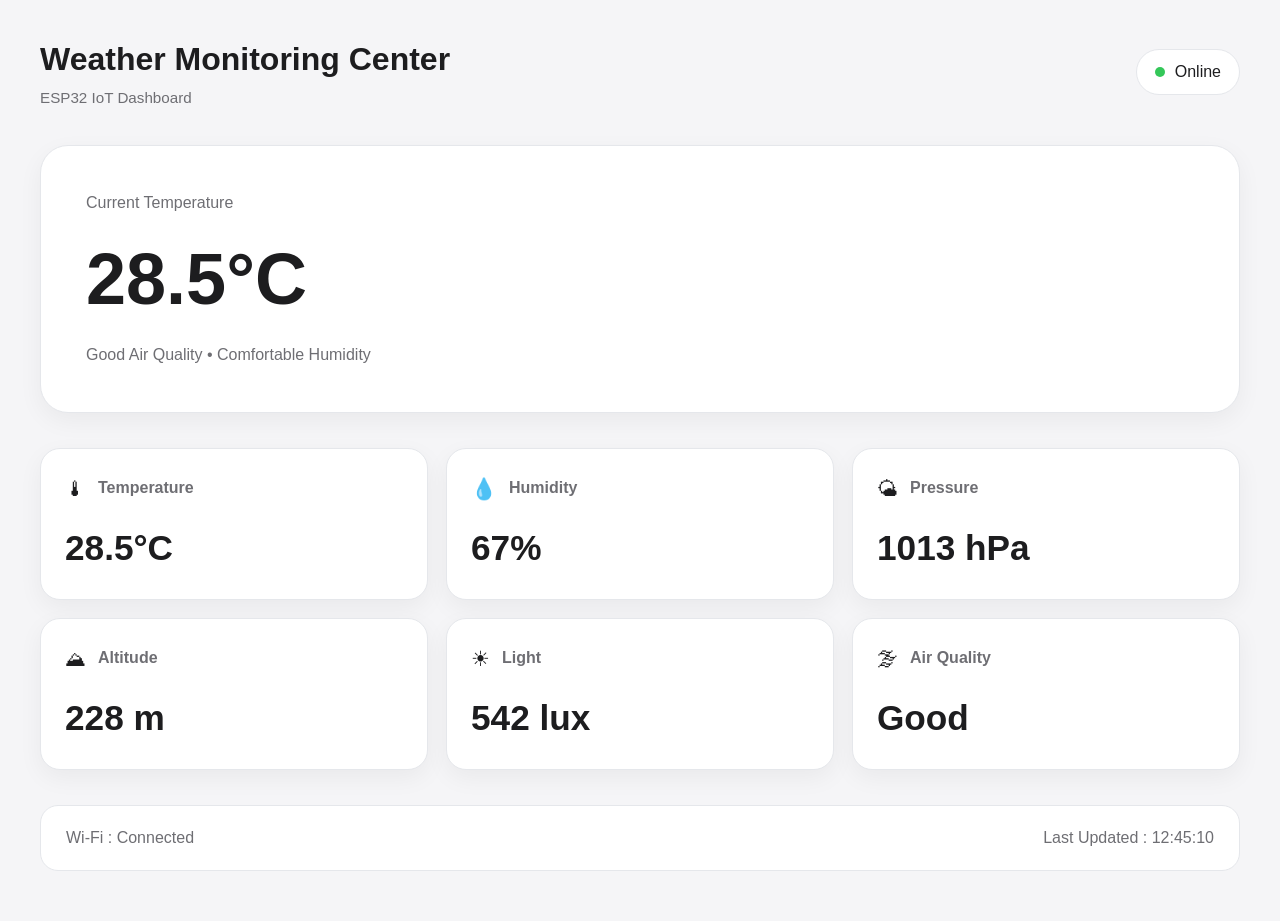
==== Weather_Station_Project/Web_UI/index.html @ 2e4536e7 "Documentation Done" ====
<!DOCTYPE html>
<html lang="en">

<head>

    <meta charset="UTF-8">

    <meta name="viewport"
          content="width=device-width, initial-scale=1.0">

    <title>Weather Monitoring Center</title>

    <link rel="stylesheet"
          href="style.css">

    <script defer
            src="script.js"></script>

</head>

<body>

    <div class="container">

        <header class="header">

            <div class="logo">

                <h1>Weather Monitoring Center</h1>

                <p>ESP32 IoT Dashboard</p>

            </div>

            <div class="status">

                <div class="status-dot"></div>

                <span>Online</span>

            </div>

        </header>



        <section class="hero">

            <div class="hero-content">

                <p class="hero-title">

                    Current Temperature

                </p>

                <h2 id="temperature">

                    28.5°C

                </h2>

                <p id="weatherSummary">

                    Good Air Quality • Comfortable Humidity

                </p>

            </div>

        </section>



        <section class="sensor-grid">

            <div class="card">

                <div class="card-header">

                    <span class="icon">🌡</span>

                    <h3>Temperature</h3>

                </div>

                <p class="value"

                   id="temp">

                    28.5°C

                </p>

            </div>



            <div class="card">

                <div class="card-header">

                    <span class="icon">💧</span>

                    <h3>Humidity</h3>

                </div>

                <p class="value"

                   id="humidity">

                    67%

                </p>

            </div>



            <div class="card">

                <div class="card-header">

                    <span class="icon">🌤</span>

                    <h3>Pressure</h3>

                </div>

                <p class="value"

                   id="pressure">

                    1013 hPa

                </p>

            </div>



            <div class="card">

                <div class="card-header">

                    <span class="icon">⛰</span>

                    <h3>Altitude</h3>

                </div>

                <p class="value"

                   id="altitude">

                    228 m

                </p>

            </div>



            <div class="card">

                <div class="card-header">

                    <span class="icon">☀</span>

                    <h3>Light</h3>

                </div>

                <p class="value"

                   id="light">

                    542 lux

                </p>

            </div>



            <div class="card">

                <div class="card-header">

                    <span class="icon">🌫</span>

                    <h3>Air Quality</h3>

                </div>

                <p class="value"

                   id="air">

                    Good

                </p>

            </div>

        </section>



        <footer class="footer">

            <div>

                Wi-Fi :

                <span id="wifi">

                    Connected

                </span>

            </div>

            <div>

                Last Updated :

                <span id="lastUpdate">

                    12:45:10

                </span>

            </div>

        </footer>

    </div>

</body>

</html>
---- Weather_Station_Project/Web_UI/style.css ----
/* ================================
   RESET
================================ */

*{
    margin:0;
    padding:0;
    box-sizing:border-box;
}

:root{

    --background:#F5F5F7;
    --surface:#FFFFFF;

    --border:#E5E7EB;

    --text:#1D1D1F;
    --secondary:#6E6E73;

    --primary:#0071E3;

    --success:#34C759;
    --warning:#FF9F0A;
    --danger:#FF3B30;

    --radius:20px;

    --shadow:
        0 8px 25px rgba(0,0,0,.05);

    --transition:.25s ease;

}

body{

    background:var(--background);

    color:var(--text);

    font-family:
    -apple-system,
    BlinkMacSystemFont,
    "Segoe UI",
    Roboto,
    sans-serif;

    line-height:1.5;

}

.container{

    width:min(1200px,94%);

    margin:auto;

    padding:35px 0 50px;

}

/* ================================
   HEADER
================================ */

.header{

    display:flex;

    justify-content:space-between;

    align-items:center;

    margin-bottom:35px;

}

.logo h1{

    font-size:2rem;

    font-weight:700;

}

.logo p{

    color:var(--secondary);

    margin-top:4px;

    font-size:.95rem;

}

.status{

    display:flex;

    align-items:center;

    gap:10px;

    background:white;

    border:1px solid var(--border);

    padding:10px 18px;

    border-radius:50px;

}

.status-dot{

    width:10px;

    height:10px;

    border-radius:50%;

    background:var(--success);

}

/* ================================
   HERO
================================ */

.hero{

    background:var(--surface);

    border-radius:28px;

    border:1px solid var(--border);

    box-shadow:var(--shadow);

    padding:45px;

    margin-bottom:35px;

}

.hero-title{

    color:var(--secondary);

    font-size:1rem;

}

.hero h2{

    font-size:4.5rem;

    font-weight:700;

    margin:10px 0;

}

.hero p:last-child{

    color:var(--secondary);

    font-size:1rem;

}
/* ================================
   SENSOR GRID
================================ */

.sensor-grid{

    display:grid;

    grid-template-columns:repeat(2,1fr);

    gap:18px;

}

/* ================================
   CARD
================================ */

.card{

    background:var(--surface);

    border-radius:20px;

    border:1px solid var(--border);

    padding:24px;

    box-shadow:var(--shadow);

    transition:var(--transition);

}

.card:hover{

    transform:translateY(-4px);

    border-color:var(--primary);

}

.card-header{

    display:flex;

    align-items:center;

    gap:12px;

    margin-bottom:18px;

}

.icon{

    font-size:1.3rem;

}

.card h3{

    font-size:1rem;

    color:var(--secondary);

    font-weight:600;

}

.value{

    font-size:2.2rem;

    font-weight:700;

    color:var(--text);

}

/* ================================
   FOOTER
================================ */

.footer{

    margin-top:35px;

    display:flex;

    justify-content:space-between;

    gap:20px;

    background:white;

    border-radius:18px;

    border:1px solid var(--border);

    padding:20px 25px;

    color:var(--secondary);

}

/* ================================
   RESPONSIVE
================================ */

@media(max-width:768px){

.header{

    flex-direction:column;

    align-items:flex-start;

    gap:18px;

}

.hero{

    padding:30px;

}

.hero h2{

    font-size:3.2rem;

}

.footer{

    flex-direction:column;

}

}

@media(max-width:500px){

.logo h1{

    font-size:1.6rem;

}

.hero h2{

    font-size:2.8rem;

}

.value{

    font-size:1.8rem;

}

}

/* ================================
   SMALL ANIMATIONS
================================ */

.card{

    transition:
        transform .2s ease,
        border-color .2s ease,
        box-shadow .2s ease;

}

.status-dot{

    animation:pulse 2s infinite;

}

@keyframes pulse{

0%{

transform:scale(1);

opacity:1;

}

50%{

transform:scale(1.25);

opacity:.7;

}

100%{

transform:scale(1);

opacity:1;

}

}
/* Tablet */

@media(min-width:768px){

.sensor-grid{

    grid-template-columns:repeat(3,1fr);

}

}

/* Large Desktop */

@media(min-width:1200px){

.sensor-grid{

    grid-template-columns:repeat(3,1fr);

}

}
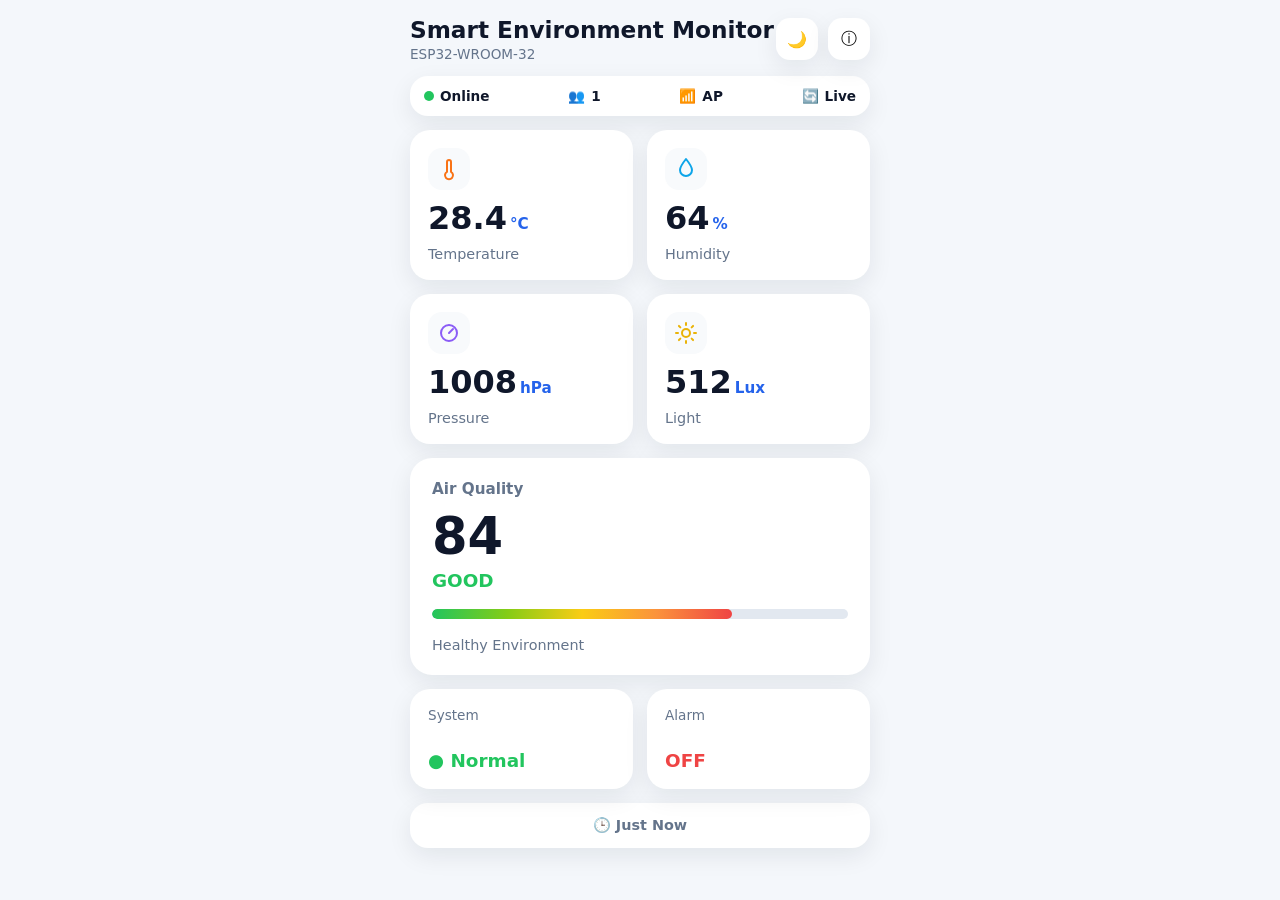
==== commit b8c7974a: "UI update" ====
--- a/Weather_Station_Project/Web_UI/index.html
+++ b/Weather_Station_Project/Web_UI/index.html
@@ -1,243 +1,543 @@
 <!DOCTYPE html>
 <html lang="en">
-
 <head>
-
-    <meta charset="UTF-8">
-
-    <meta name="viewport"
-          content="width=device-width, initial-scale=1.0">
-
-    <title>Weather Monitoring Center</title>
-
-    <link rel="stylesheet"
-          href="style.css">
-
-    <script defer
-            src="script.js"></script>
-
+<meta charset="UTF-8">
+<meta name="viewport" content="width=device-width,initial-scale=1">
+<title>ESP32 Weather Station</title>
+
+<style>
+
+*{
+    margin:0;
+    padding:0;
+    box-sizing:border-box;
+    font-family:system-ui,-apple-system,"Segoe UI",sans-serif;
+}
+
+:root{
+    --bg:#f4f7fb;
+    --card:#ffffff;
+    --text:#0f172a;
+    --sub:#64748b;
+    --border:#e2e8f0;
+    --primary:#2563eb;
+    --success:#22c55e;
+    --warning:#f59e0b;
+    --danger:#ef4444;
+    --shadow:0 8px 24px rgba(15,23,42,.08);
+}
+
+body{
+    background:var(--bg);
+    color:var(--text);
+    padding:16px;
+}
+
+.container{
+    max-width:460px;
+    margin:auto;
+}
+
+header{
+    display:flex;
+    justify-content:space-between;
+    align-items:center;
+    margin-bottom:14px;
+}
+
+.title h1{
+    font-size:1.45rem;
+    font-weight:700;
+}
+
+.title p{
+    color:var(--sub);
+    font-size:.85rem;
+    margin-top:3px;
+}
+
+.headerButtons{
+    display:flex;
+    gap:10px;
+}
+
+.headerButtons button{
+    width:42px;
+    height:42px;
+    border:none;
+    border-radius:14px;
+    background:var(--card);
+    box-shadow:var(--shadow);
+    cursor:pointer;
+    font-size:1rem;
+    transition:.25s;
+}
+
+.headerButtons button:hover{
+    transform:translateY(-2px);
+}
+
+.statusBar{
+    background:var(--card);
+    border-radius:18px;
+    box-shadow:var(--shadow);
+    display:flex;
+    justify-content:space-between;
+    align-items:center;
+    padding:12px 14px;
+    margin-bottom:14px;
+}
+
+.status{
+    display:flex;
+    align-items:center;
+    gap:6px;
+    font-size:.85rem;
+    font-weight:600;
+}
+
+.onlineDot{
+    width:10px;
+    height:10px;
+    border-radius:50%;
+    background:var(--success);
+    animation:pulse 2s infinite;
+}
+
+.grid{
+    display:grid;
+    grid-template-columns:repeat(2,1fr);
+    gap:14px;
+}
+
+.card{
+    background:var(--card);
+    border-radius:20px;
+    box-shadow:var(--shadow);
+    padding:18px;
+    min-height:150px;
+    display:flex;
+    flex-direction:column;
+    justify-content:space-between;
+    transition:.25s;
+}
+
+.card:hover{
+    transform:translateY(-3px);
+}
+
+.icon{
+    width:42px;
+    height:42px;
+    display:flex;
+    align-items:center;
+    justify-content:center;
+    background:#f8fafc;
+    border-radius:14px;
+}
+
+.icon svg{
+    width:24px;
+    height:24px;
+}
+
+.value{
+    font-size:2rem;
+    font-weight:700;
+    line-height:1;
+}
+
+.value span{
+    font-size:.95rem;
+    color:var(--primary);
+    margin-left:3px;
+    font-weight:600;
+}
+
+.label{
+    color:var(--sub);
+    font-size:.9rem;
+    font-weight:500;
+}
+
+.aqiCard{
+    grid-column:1/3;
+    background:var(--card);
+    border-radius:22px;
+    box-shadow:var(--shadow);
+    padding:22px;
+}
+
+.aqiTitle{
+    color:var(--sub);
+    font-size:.95rem;
+    font-weight:600;
+}
+
+.aqiValue{
+    font-size:3.2rem;
+    font-weight:700;
+    margin-top:8px;
+}
+
+.aqiStatus{
+    color:var(--success);
+    font-size:1.15rem;
+    font-weight:700;
+    margin-top:4px;
+}
+
+.aqiBar{
+    margin:18px 0;
+    height:10px;
+    background:#e2e8f0;
+    border-radius:30px;
+    overflow:hidden;
+}
+
+.aqiFill{
+    width:72%;
+    height:100%;
+    background:linear-gradient(90deg,#22c55e,#84cc16,#facc15,#fb923c,#ef4444);
+    border-radius:30px;
+}
+
+.aqiText{
+    color:var(--sub);
+    font-size:.9rem;
+}
+
+.smallCard{
+    min-height:100px;
+}
+
+.smallTitle{
+    color:var(--sub);
+    font-size:.85rem;
+}
+
+.systemState{
+    font-size:1.15rem;
+    font-weight:700;
+}
+
+.systemState.normal{
+    color:var(--success);
+}
+
+.systemState.warning{
+    color:var(--warning);
+}
+
+.systemState.danger{
+    color:var(--danger);
+}
+
+.alarmState{
+    font-size:1.15rem;
+    font-weight:700;
+    color:var(--danger);
+}
+
+.bottomBar{
+    margin-top:14px;
+    background:var(--card);
+    border-radius:18px;
+    box-shadow:var(--shadow);
+    padding:14px 18px;
+    display:flex;
+    justify-content:center;
+    align-items:center;
+    font-size:.9rem;
+    font-weight:600;
+    color:var(--sub);
+}
+
+@keyframes pulse{
+    0%{opacity:1;}
+    50%{opacity:.3;}
+    100%{opacity:1;}
+}
+
+@media(max-width:370px){
+
+.grid{
+    gap:10px;
+}
+
+.card{
+    padding:14px;
+    min-height:135px;
+}
+
+.value{
+    font-size:1.7rem;
+}
+
+.headerButtons button{
+    width:38px;
+    height:38px;
+}
+
+}
+</style>
 </head>
-
+<script>
+
+const values={
+temperature:28.4,
+humidity:64,
+pressure:1008,
+light:512,
+aqi:84,
+clients:1
+};
+
+function updateUI(){
+
+document.getElementById("temperature").innerHTML=values.temperature+"<span>°C</span>";
+document.getElementById("humidity").innerHTML=values.humidity+"<span>%</span>";
+document.getElementById("pressure").innerHTML=values.pressure+"<span>hPa</span>";
+document.getElementById("light").innerHTML=values.light+"<span>Lux</span>";
+document.getElementById("aqi").innerText=values.aqi;
+document.getElementById("clients").innerText=values.clients;
+
+let status=document.getElementById("aqiStatus");
+let fill=document.querySelector(".aqiFill");
+let system=document.querySelector(".systemState");
+
+if(values.aqi<=50){
+status.innerText="GOOD";
+status.style.color="#22c55e";
+fill.style.width="20%";
+system.innerHTML="🟢 Normal";
+system.style.color="#22c55e";
+}
+
+else if(values.aqi<=100){
+status.innerText="MODERATE";
+status.style.color="#f59e0b";
+fill.style.width="45%";
+system.innerHTML="🟡 Warning";
+system.style.color="#f59e0b";
+}
+
+else{
+status.innerText="POOR";
+status.style.color="#ef4444";
+fill.style.width="80%";
+system.innerHTML="🔴 Critical";
+system.style.color="#ef4444";
+}
+
+document.getElementById("updated").innerText=
+new Date().toLocaleTimeString();
+
+}
+
+updateUI();
+
+setInterval(updateUI,1000);
+
+</script>
 <body>
 
-    <div class="container">
-
-        <header class="header">
-
-            <div class="logo">
-
-                <h1>Weather Monitoring Center</h1>
-
-                <p>ESP32 IoT Dashboard</p>
-
-            </div>
-
-            <div class="status">
-
-                <div class="status-dot"></div>
-
-                <span>Online</span>
-
-            </div>
-
-        </header>
-
-
-
-        <section class="hero">
-
-            <div class="hero-content">
-
-                <p class="hero-title">
-
-                    Current Temperature
-
-                </p>
-
-                <h2 id="temperature">
-
-                    28.5°C
-
-                </h2>
-
-                <p id="weatherSummary">
-
-                    Good Air Quality • Comfortable Humidity
-
-                </p>
-
-            </div>
-
-        </section>
-
-
-
-        <section class="sensor-grid">
-
-            <div class="card">
-
-                <div class="card-header">
-
-                    <span class="icon">🌡</span>
-
-                    <h3>Temperature</h3>
-
-                </div>
-
-                <p class="value"
-
-                   id="temp">
-
-                    28.5°C
-
-                </p>
-
-            </div>
-
-
-
-            <div class="card">
-
-                <div class="card-header">
-
-                    <span class="icon">💧</span>
-
-                    <h3>Humidity</h3>
-
-                </div>
-
-                <p class="value"
-
-                   id="humidity">
-
-                    67%
-
-                </p>
-
-            </div>
-
-
-
-            <div class="card">
-
-                <div class="card-header">
-
-                    <span class="icon">🌤</span>
-
-                    <h3>Pressure</h3>
-
-                </div>
-
-                <p class="value"
-
-                   id="pressure">
-
-                    1013 hPa
-
-                </p>
-
-            </div>
-
-
-
-            <div class="card">
-
-                <div class="card-header">
-
-                    <span class="icon">⛰</span>
-
-                    <h3>Altitude</h3>
-
-                </div>
-
-                <p class="value"
-
-                   id="altitude">
-
-                    228 m
-
-                </p>
-
-            </div>
-
-
-
-            <div class="card">
-
-                <div class="card-header">
-
-                    <span class="icon">☀</span>
-
-                    <h3>Light</h3>
-
-                </div>
-
-                <p class="value"
-
-                   id="light">
-
-                    542 lux
-
-                </p>
-
-            </div>
-
-
-
-            <div class="card">
-
-                <div class="card-header">
-
-                    <span class="icon">🌫</span>
-
-                    <h3>Air Quality</h3>
-
-                </div>
-
-                <p class="value"
-
-                   id="air">
-
-                    Good
-
-                </p>
-
-            </div>
-
-        </section>
-
-
-
-        <footer class="footer">
-
-            <div>
-
-                Wi-Fi :
-
-                <span id="wifi">
-
-                    Connected
-
-                </span>
-
-            </div>
-
-            <div>
-
-                Last Updated :
-
-                <span id="lastUpdate">
-
-                    12:45:10
-
-                </span>
-
-            </div>
-
-        </footer>
-
-    </div>
+<body>
+
+<div class="container">
+
+<header>
+
+<div class="title">
+<h1>Smart Environment Monitor</h1>
+<p>ESP32-WROOM-32</p>
+</div>
+
+<div class="headerButtons">
+<button id="themeBtn">🌙</button>
+<button id="infoBtn">ⓘ</button>
+</div>
+
+</header>
+
+<div class="statusBar">
+
+<div class="status">
+<span class="onlineDot"></span>
+<span>Online</span>
+</div>
+
+<div class="status">
+<span>👥</span>
+<span id="clients">1</span>
+</div>
+
+<div class="status">
+<span>📶</span>
+<span>AP</span>
+</div>
+
+<div class="status">
+<span>🔄</span>
+<span>Live</span>
+</div>
+
+</div>
+
+<div class="grid">
+
+<div class="card">
+
+<div class="icon">
+
+<svg viewBox="0 0 24 24" fill="none" stroke="#f97316" stroke-width="2" stroke-linecap="round" stroke-linejoin="round">
+
+<path d="M14 14.76V5a2 2 0 10-4 0v9.76a4 4 0 104 0z"/>
+
+</svg>
+
+</div>
+
+<div class="value" id="temperature">28.4<span>°C</span></div>
+
+<div class="label">Temperature</div>
+
+</div>
+
+<div class="card">
+
+<div class="icon">
+
+<svg viewBox="0 0 24 24" fill="none" stroke="#0ea5e9" stroke-width="2" stroke-linecap="round" stroke-linejoin="round">
+
+<path d="M12 2C8 7 6 10 6 13a6 6 0 0012 0c0-3-2-6-6-11z"/>
+
+</svg>
+
+</div>
+
+<div class="value" id="humidity">64<span>%</span></div>
+
+<div class="label">Humidity</div>
+
+</div>
+
+<div class="card">
+
+<div class="icon">
+
+<svg viewBox="0 0 24 24" fill="none" stroke="#8b5cf6" stroke-width="2" stroke-linecap="round" stroke-linejoin="round">
+
+<circle cx="12" cy="12" r="8"/>
+
+<path d="M12 12l4-4"/>
+
+</svg>
+
+</div>
+
+<div class="value" id="pressure">1008<span>hPa</span></div>
+
+<div class="label">Pressure</div>
+
+</div>
+
+<div class="card">
+
+<div class="icon">
+
+<svg viewBox="0 0 24 24" fill="none" stroke="#eab308" stroke-width="2" stroke-linecap="round" stroke-linejoin="round">
+
+<circle cx="12" cy="12" r="4"/>
+
+<path d="M12 2v2"/>
+
+<path d="M12 20v2"/>
+
+<path d="M4.93 4.93l1.41 1.41"/>
+
+<path d="M17.66 17.66l1.41 1.41"/>
+
+<path d="M2 12h2"/>
+
+<path d="M20 12h2"/>
+
+<path d="M4.93 19.07l1.41-1.41"/>
+
+<path d="M17.66 6.34l1.41-1.41"/>
+
+</svg>
+
+</div>
+
+<div class="value" id="light">512<span>Lux</span></div>
+
+<div class="label">Light</div>
+
+</div>
+
+<div class="aqiCard">
+
+<div class="aqiTitle">Air Quality</div>
+
+<div class="aqiValue" id="aqi">84</div>
+
+<div class="aqiStatus" id="aqiStatus">GOOD</div>
+
+<div class="aqiBar">
+
+<div class="aqiFill"></div>
+
+</div>
+
+<div class="aqiText">Healthy Environment</div>
+
+</div>
+
+<div class="card smallCard">
+
+<div class="smallTitle">System</div>
+
+<div class="systemState normal">
+
+● Normal
+
+</div>
+
+</div>
+
+<div class="card smallCard">
+
+<div class="smallTitle">Alarm</div>
+
+<div class="alarmState">
+
+OFF
+
+</div>
+
+</div>
+
+</div>
+
+<div class="bottomBar">
+
+<div>
+
+🕒
+
+<span id="updated">
+
+Just Now
+
+</span>
+
+</div>
+
+</div>
+
+</div>
 
 </body>
-
+</body>
 </html>
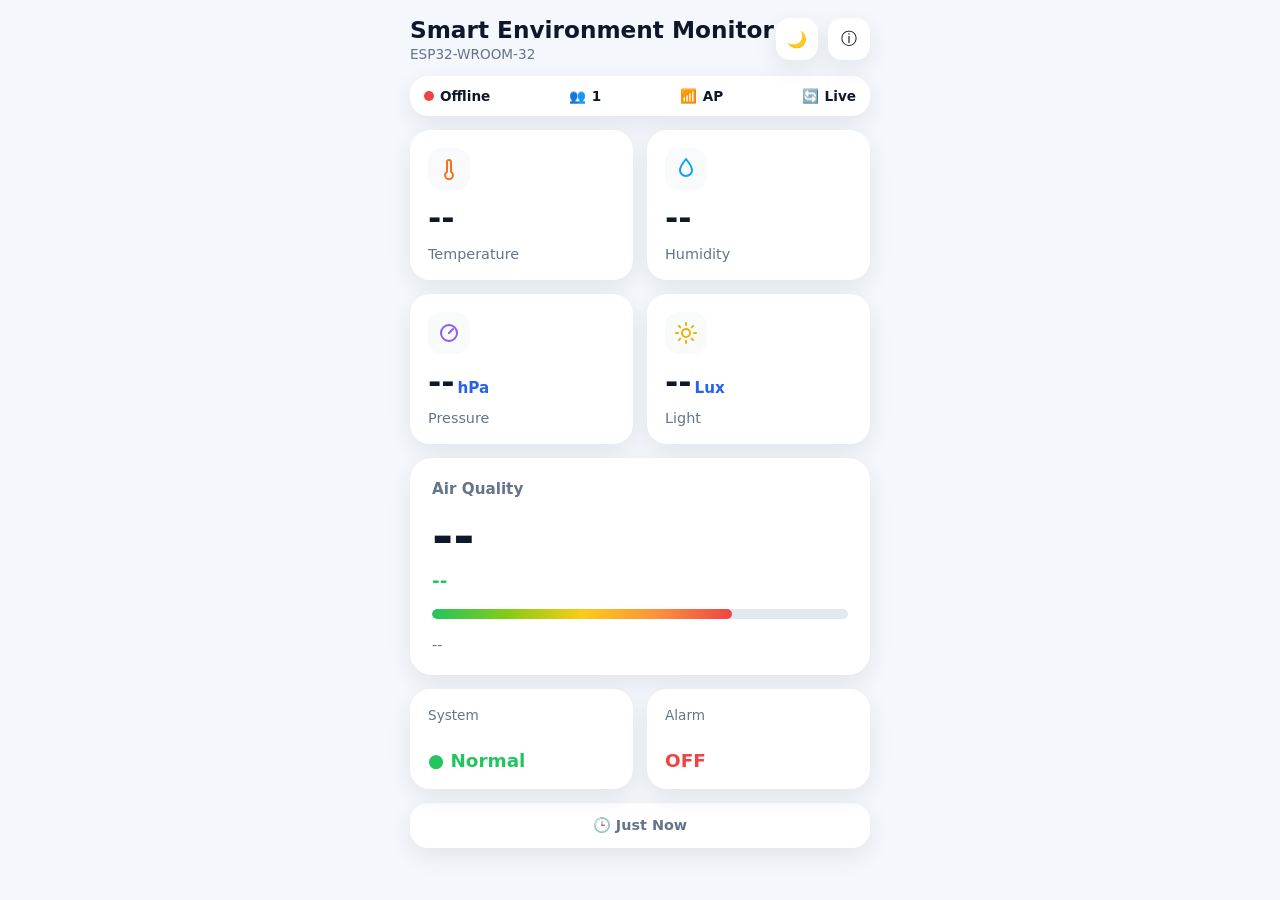
==== commit 6e4486f9: "FirmWare Done version 1.0" ====
--- a/Weather_Station_Project/Web_UI/index.html
+++ b/Weather_Station_Project/Web_UI/index.html
@@ -280,58 +280,237 @@
 }
 
 }
+.modal{
+position:fixed;
+left:0;
+top:0;
+width:100%;
+height:100%;
+background:rgba(0,0,0,.45);
+display:none;
+justify-content:center;
+align-items:center;
+padding:20px;
+z-index:999;
+}
+
+.modalContent{
+width:100%;
+max-width:360px;
+background:white;
+border-radius:20px;
+padding:22px;
+box-shadow:0 10px 30px rgba(0,0,0,.18);
+}
+
+.modalContent h2{
+margin-bottom:20px;
+font-size:1.3rem;
+}
+
+.infoRow{
+display:flex;
+justify-content:space-between;
+padding:12px 0;
+border-bottom:1px solid #ececec;
+font-size:.95rem;
+}
+
+#closeInfo{
+margin-top:18px;
+width:100%;
+padding:12px;
+border:none;
+border-radius:12px;
+background:#2563eb;
+color:white;
+font-size:1rem;
+cursor:pointer;
+}
+.offline{
+    color:#ef4444!important;
+}
+.card{
+    cursor:pointer;
+}
 </style>
 </head>
 <script>
 
-const values={
-temperature:28.4,
-humidity:64,
-pressure:1008,
-light:512,
-aqi:84,
-clients:1
+const temperature=document.getElementById("temperature");
+const humidity=document.getElementById("humidity");
+const pressure=document.getElementById("pressure");
+const light=document.getElementById("light");
+const aqi=document.getElementById("aqi");
+const aqiStatus=document.getElementById("aqiStatus");
+const clients=document.getElementById("clients");
+const system=document.querySelector(".systemState");
+const alarm=document.querySelector(".alarmState");
+const updated=document.getElementById("updated");
+const fill=document.querySelector(".aqiFill");
+
+const infoBtn=document.getElementById("infoBtn");
+const modal=document.getElementById("infoModal");
+const closeBtn=document.getElementById("closeInfo");
+
+if(infoBtn){
+
+infoBtn.onclick=()=>{
+
+modal.style.display="flex";
+
 };
 
-function updateUI(){
-
-document.getElementById("temperature").innerHTML=values.temperature+"<span>°C</span>";
-document.getElementById("humidity").innerHTML=values.humidity+"<span>%</span>";
-document.getElementById("pressure").innerHTML=values.pressure+"<span>hPa</span>";
-document.getElementById("light").innerHTML=values.light+"<span>Lux</span>";
-document.getElementById("aqi").innerText=values.aqi;
-document.getElementById("clients").innerText=values.clients;
-
-let status=document.getElementById("aqiStatus");
-let fill=document.querySelector(".aqiFill");
-let system=document.querySelector(".systemState");
-
-if(values.aqi<=50){
-status.innerText="GOOD";
-status.style.color="#22c55e";
-fill.style.width="20%";
+}
+
+if(closeBtn){
+
+closeBtn.onclick=()=>{
+
+modal.style.display="none";
+
+};
+
+window.onclick=(e)=>{
+
+if(e.target==modal){
+
+modal.style.display="none";
+
+}
+
+};
+
+}
+
+async function updateUI(){
+
+try{
+
+const response=await fetch("/data");
+
+const data=await response.json();
+
+document.querySelector(".onlineDot").style.background="#22c55e";
+document.querySelector(".status:first-child span:last-child").innerText="Online";
+
+document.getElementById("ip").innerText=data.ip;
+
+document.getElementById("deviceCount").innerText=data.clients;
+
+document.getElementById("systemInfo").innerText=data.systemStatus;
+
+document.getElementById("alarmInfo").innerText=data.alarm?"ON":"OFF";
+
+document.getElementById("uptime").innerText=data.uptime+" s";
+
+document.getElementById("dhtState").innerText=data.dht?"✓":"✗";
+
+document.getElementById("bmpState").innerText=data.bmp?"✓":"✗";
+
+document.getElementById("bhState").innerText=data.bh1750?"✓":"✗";
+
+document.getElementById("mqState").innerText=data.mq135?"✓":"✗";
+
+if(data.dht){
+
+temperature.innerHTML=data.temperature+'<span>°C</span>';
+humidity.innerHTML=data.humidity+'<span>%</span>';
+
+}else{
+
+temperature.innerHTML="--";
+humidity.innerHTML="--";
+
+}
+
+if(data.bmp){
+
+pressure.innerHTML=data.pressure+'<span> hPa</span>';
+
+}else{
+
+pressure.innerHTML="--";
+
+}
+
+if(data.bh1750){
+
+light.innerHTML=data.light+'<span> Lux</span>';
+
+}else{
+
+light.innerHTML="--";
+
+}
+
+aqi.innerText=data.aqi;
+aqiStatus.innerText=data.airStatus;
+
+clients.innerText=data.clients;
+
+alarm.innerText=data.alarm?"ON":"OFF";
+
+document.getElementById("deviceCount").innerText=data.clients;
+document.getElementById("systemInfo").innerText=data.systemStatus;
+document.getElementById("alarmInfo").innerText=data.alarm?"ON":"OFF";
+
+switch(data.systemStatus){
+
+case "NORMAL":
+
 system.innerHTML="🟢 Normal";
 system.style.color="#22c55e";
-}
-
-else if(values.aqi<=100){
-status.innerText="MODERATE";
-status.style.color="#f59e0b";
-fill.style.width="45%";
+break;
+
+case "WARNING":
+
 system.innerHTML="🟡 Warning";
 system.style.color="#f59e0b";
-}
-
-else{
-status.innerText="POOR";
-status.style.color="#ef4444";
-fill.style.width="80%";
+break;
+
+case "CRITICAL":
+
 system.innerHTML="🔴 Critical";
 system.style.color="#ef4444";
-}
-
-document.getElementById("updated").innerText=
-new Date().toLocaleTimeString();
+break;
+
+case "EMERGENCY":
+
+system.innerHTML="🚨 Emergency";
+system.style.color="#ef4444";
+break;
+
+default:
+
+system.innerHTML="--";
+system.style.color="#64748b";
+
+}
+
+let width=Math.min((data.aqi/500)*100,100);
+
+fill.style.width=width+"%";
+
+updated.innerText=new Date().toLocaleTimeString();
+
+}catch(e){
+
+document.querySelector(".onlineDot").style.background="#ef4444";
+document.querySelector(".status:first-child span:last-child").innerText="Offline";
+
+temperature.innerHTML="--";
+humidity.innerHTML="--";
+pressure.innerHTML="--";
+light.innerHTML="--";
+aqi.innerHTML="--";
+aqiStatus.innerHTML="--";
+system.innerHTML="--";
+alarm.innerHTML="--";
+
+console.log(e);
+
+}
 
 }
 
@@ -341,203 +520,178 @@
 
 </script>
 <body>
-
 <body>
-
 <div class="container">
-
 <header>
-
 <div class="title">
 <h1>Smart Environment Monitor</h1>
 <p>ESP32-WROOM-32</p>
 </div>
-
 <div class="headerButtons">
 <button id="themeBtn">🌙</button>
 <button id="infoBtn">ⓘ</button>
-</div>
-
+
+<div id="infoModal" class="modal">
+
+<div class="modalContent">
+
+<h2>Device Information</h2>
+
+<div class="infoRow">
+<span>Board</span>
+<span>ESP32-WROOM-32</span>
+</div>
+
+<div class="infoRow">
+<span>IP Address</span>
+<span id="ip">--</span>
+</div>
+
+<div class="infoRow">
+<span>Connected Devices</span>
+<span id="deviceCount">0</span>
+</div>
+
+<div class="infoRow">
+<span>Firmware</span>
+<span>v1.0</span>
+</div>
+
+<div class="infoRow">
+<span>System</span>
+<span id="systemInfo">--</span>
+</div>
+
+<div class="infoRow">
+<span>Alarm</span>
+<span id="alarmInfo">--</span>
+</div>
+<div class="infoRow">
+<span>DHT22</span>
+<span id="dhtState">--</span>
+</div>
+
+<div class="infoRow">
+<span>BMP280</span>
+<span id="bmpState">--</span>
+</div>
+
+<div class="infoRow">
+<span>BH1750</span>
+<span id="bhState">--</span>
+</div>
+
+<div class="infoRow">
+<span>MQ135</span>
+<span id="mqState">--</span>
+</div>
+
+<div class="infoRow">
+<span>Uptime</span>
+<span id="uptime">0 s</span>
+</div>
+<button id="closeInfo">Close</button>
+
+</div>
+
+</div>
+</div>
 </header>
-
 <div class="statusBar">
-
 <div class="status">
 <span class="onlineDot"></span>
 <span>Online</span>
 </div>
-
 <div class="status">
 <span>👥</span>
 <span id="clients">1</span>
 </div>
-
 <div class="status">
 <span>📶</span>
 <span>AP</span>
 </div>
-
 <div class="status">
 <span>🔄</span>
 <span>Live</span>
 </div>
-
-</div>
-
+</div>
 <div class="grid">
-
 <div class="card">
-
 <div class="icon">
-
 <svg viewBox="0 0 24 24" fill="none" stroke="#f97316" stroke-width="2" stroke-linecap="round" stroke-linejoin="round">
-
 <path d="M14 14.76V5a2 2 0 10-4 0v9.76a4 4 0 104 0z"/>
-
 </svg>
-
-</div>
-
-<div class="value" id="temperature">28.4<span>°C</span></div>
-
+</div>
+<div class="value" id="temperature">--</div>
 <div class="label">Temperature</div>
-
-</div>
-
+</div>
 <div class="card">
-
 <div class="icon">
-
 <svg viewBox="0 0 24 24" fill="none" stroke="#0ea5e9" stroke-width="2" stroke-linecap="round" stroke-linejoin="round">
-
 <path d="M12 2C8 7 6 10 6 13a6 6 0 0012 0c0-3-2-6-6-11z"/>
-
 </svg>
-
-</div>
-
-<div class="value" id="humidity">64<span>%</span></div>
-
+</div>
+<div class="value" id="humidity">--</div>
 <div class="label">Humidity</div>
-
-</div>
-
+</div>
 <div class="card">
-
 <div class="icon">
-
 <svg viewBox="0 0 24 24" fill="none" stroke="#8b5cf6" stroke-width="2" stroke-linecap="round" stroke-linejoin="round">
-
 <circle cx="12" cy="12" r="8"/>
-
 <path d="M12 12l4-4"/>
-
 </svg>
-
-</div>
-
-<div class="value" id="pressure">1008<span>hPa</span></div>
-
+</div>
+<div class="value" id="pressure">--<span>hPa</span></div>
 <div class="label">Pressure</div>
-
-</div>
-
+</div>
 <div class="card">
-
 <div class="icon">
-
 <svg viewBox="0 0 24 24" fill="none" stroke="#eab308" stroke-width="2" stroke-linecap="round" stroke-linejoin="round">
-
 <circle cx="12" cy="12" r="4"/>
-
 <path d="M12 2v2"/>
-
 <path d="M12 20v2"/>
-
 <path d="M4.93 4.93l1.41 1.41"/>
-
 <path d="M17.66 17.66l1.41 1.41"/>
-
 <path d="M2 12h2"/>
-
 <path d="M20 12h2"/>
-
 <path d="M4.93 19.07l1.41-1.41"/>
-
 <path d="M17.66 6.34l1.41-1.41"/>
-
 </svg>
-
-</div>
-
-<div class="value" id="light">512<span>Lux</span></div>
-
+</div>
+<div class="value" id="light">--<span>Lux</span></div>
 <div class="label">Light</div>
-
-</div>
-
+</div>
 <div class="aqiCard">
-
 <div class="aqiTitle">Air Quality</div>
-
-<div class="aqiValue" id="aqi">84</div>
-
-<div class="aqiStatus" id="aqiStatus">GOOD</div>
-
+<div class="aqiValue" id="aqi">--</div>
+<div class="aqiStatus" id="aqiStatus">--</div>
 <div class="aqiBar">
-
 <div class="aqiFill"></div>
-
-</div>
-
-<div class="aqiText">Healthy Environment</div>
-
-</div>
-
+</div>
+<div class="aqiText">--</div>
+</div>
 <div class="card smallCard">
-
 <div class="smallTitle">System</div>
-
 <div class="systemState normal">
-
 ● Normal
-
-</div>
-
-</div>
-
+</div>
+</div>
 <div class="card smallCard">
-
 <div class="smallTitle">Alarm</div>
-
 <div class="alarmState">
-
 OFF
-
-</div>
-
-</div>
-
-</div>
-
+</div>
+</div>
+</div>
 <div class="bottomBar">
-
 <div>
-
 🕒
-
 <span id="updated">
-
 Just Now
-
 </span>
-
-</div>
-
-</div>
-
-</div>
-
+</div>
+</div>
+</div>
 </body>
 </body>
 </html>
